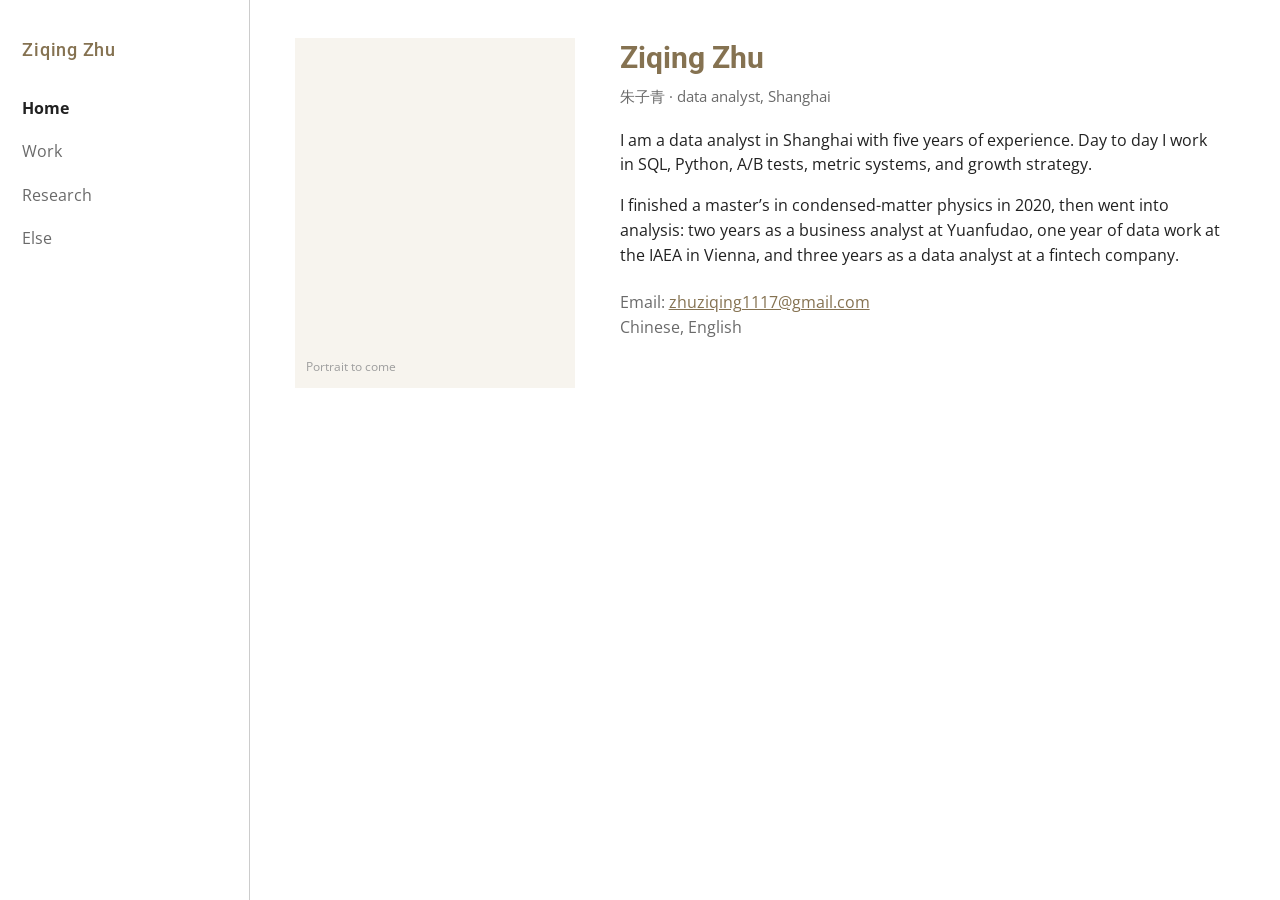
==== index.html @ 23becf90 "Publish a static personal site that opens locally without a preview server. Co-authored-by: Cursor <" ====
<!DOCTYPE html>
<html lang="en">
<head>
  <meta charset="utf-8" />
  <meta name="viewport" content="width=device-width, initial-scale=1" />
  <title>Ziqing Zhu</title>
  <meta name="description" content="Ziqing Zhu, data analyst in Shanghai. SQL, Python, experiments, metrics, growth." />
  <link rel="preconnect" href="https://fonts.googleapis.com" />
  <link rel="preconnect" href="https://fonts.gstatic.com" crossorigin />
  <link href="https://fonts.googleapis.com/css2?family=Open+Sans:ital,wght@0,400;0,700;1,400&family=Roboto:wght@400;500;700&display=swap" rel="stylesheet" />
  <link rel="stylesheet" href="styles.css?v=3" />
</head>
<body>
  <div class="page">
    <aside class="nav">
      <p class="brand">Ziqing Zhu</p>
      <nav aria-label="Primary">
        <ul>
          <li><a href="index.html" aria-current="page">Home</a></li>
          <li><a href="work.html">Work</a></li>
          <li><a href="research.html">Research</a></li>
          <li><a href="else.html">Else</a></li>
        </ul>
      </nav>
    </aside>
    <div class="main">
      <header class="hero">
        <div class="portrait" role="img" aria-label="Portrait placeholder">
          <span>Portrait to come</span>
        </div>
        <div>
          <h1>Ziqing Zhu</h1>
          <p class="aka">朱子青 · data analyst, Shanghai</p>
          <div class="lede">
            <p>I am a data analyst in Shanghai with five years of experience. Day to day I work in SQL, Python, A/B tests, metric systems, and growth strategy.</p>
            <p>I finished a master’s in condensed-matter physics in 2020, then went into analysis: two years as a business analyst at Yuanfudao, one year of data work at the IAEA in Vienna, and three years as a data analyst at a fintech company.</p>
          </div>
          <p class="contact">
            Email: <a href="mailto:zhuziqing1117@gmail.com">zhuziqing1117@gmail.com</a><br />
            Chinese, English
          </p>
        </div>
      </header>
    </div>
  </div>
</body>
</html>
---- styles.css ----
:root {
  --bg: #ffffff;
  --cream: #f7f4ee;
  --ink: #212121;
  --mute: #6a6a6a;
  --taupe: #857251;
  --line: #cccccc;
  --link: #857251;
}

* { box-sizing: border-box; }
html { scroll-behavior: smooth; }
body {
  margin: 0;
  min-height: 100vh;
  background: var(--bg);
  color: var(--ink);
  font-family: "Open Sans", "PingFang SC", "Hiragino Sans GB", sans-serif;
  font-size: 16px;
  font-weight: 400;
  line-height: 1.56;
  overflow-wrap: break-word;
}

a { color: var(--link); }
a:hover { color: #976b25; }
a:focus-visible { outline: 2px solid var(--taupe); outline-offset: 3px; }

.page {
  display: grid;
  grid-template-columns: 250px minmax(0, 1fr);
  min-height: 100vh;
}

.nav {
  padding: 2.4rem 1.4rem 3rem;
  border-right: 1px solid var(--line);
  background: var(--bg);
}
.brand {
  margin: 0 0 1.6rem;
  color: var(--taupe);
  font-family: Roboto, "PingFang SC", sans-serif;
  font-size: 1.15rem;
  font-weight: 500;
  letter-spacing: 0.04em;
  line-height: 1.35;
}
.nav ul {
  list-style: none;
  margin: 0;
  padding: 0;
}
.nav a {
  display: block;
  padding: 0.45rem 0;
  color: var(--mute);
  text-decoration: none;
}
.nav a:hover,
.nav a[aria-current="page"] {
  color: var(--ink);
  font-weight: 700;
}

.main {
  padding: 2.4rem 3.5rem 4rem 2.8rem;
  max-width: 72rem;
}

.hero {
  display: grid;
  grid-template-columns: minmax(14rem, 17.5rem) minmax(0, 1fr);
  gap: 1.8rem 2.8rem;
  align-items: start;
}

.portrait {
  position: relative;
  background: var(--cream);
  aspect-ratio: 4 / 5;
}
.portrait span {
  position: absolute;
  left: 0.7rem;
  bottom: 0.7rem;
  color: #9e9e9e;
  font-size: 0.75rem;
}

h1 {
  margin: 0 0 0.35rem;
  color: var(--taupe);
  font-family: Roboto, sans-serif;
  font-size: 1.85rem;
  font-weight: 700;
  letter-spacing: 0;
  line-height: 1.4;
}
.aka {
  margin: 0 0 1.15rem;
  color: var(--mute);
  font-size: 0.95rem;
}
.lede p { margin: 0 0 1rem; }
.contact {
  margin-top: 1.35rem;
  color: var(--mute);
}

h2 {
  margin: 0 0 0.3rem;
  color: var(--taupe);
  font-family: Roboto, sans-serif;
  font-size: 1.35rem;
  font-weight: 700;
  line-height: 1.5;
}
.section { margin: 0 0 2.4rem; }
.when {
  margin: 0 0 0.3rem;
  color: var(--taupe);
  font-size: 0.92rem;
}
.role { color: var(--mute); margin: 0 0 0.7rem; }
ul { padding-left: 1.15rem; }
li { margin: 0.25rem 0; }

.explain h3 {
  margin: 1.2rem 0 0.3rem;
  color: var(--taupe);
  font-family: Roboto, sans-serif;
  font-size: 1.05rem;
  font-weight: 700;
}
.explain p { margin: 0 0 0.8rem; }

.moments {
  display: grid;
  grid-template-columns: repeat(3, minmax(0, 1fr));
  gap: 0.75rem;
  margin: 1.1rem 0 2.2rem;
}
.moment {
  min-height: 10rem;
  padding: 0.7rem;
  background: var(--cream);
  color: var(--mute);
  font-size: 0.8rem;
}

footer {
  margin-top: 2.2rem;
  padding-top: 0.85rem;
  border-top: 1px solid var(--line);
  color: var(--mute);
  font-size: 0.82rem;
}

@media (max-width: 800px) {
  .page { grid-template-columns: 1fr; }
  .nav {
    border-right: 0;
    border-bottom: 1px solid var(--line);
    padding: 1.1rem 1.2rem;
  }
  .nav ul { display: flex; flex-wrap: wrap; gap: 0 1.1rem; }
  .main { padding: 1.3rem 1.2rem 3rem; }
  .hero, .moments { grid-template-columns: 1fr; }
  .portrait { max-width: 16rem; }
}

@media (prefers-reduced-motion: reduce) {
  html { scroll-behavior: auto; }
}
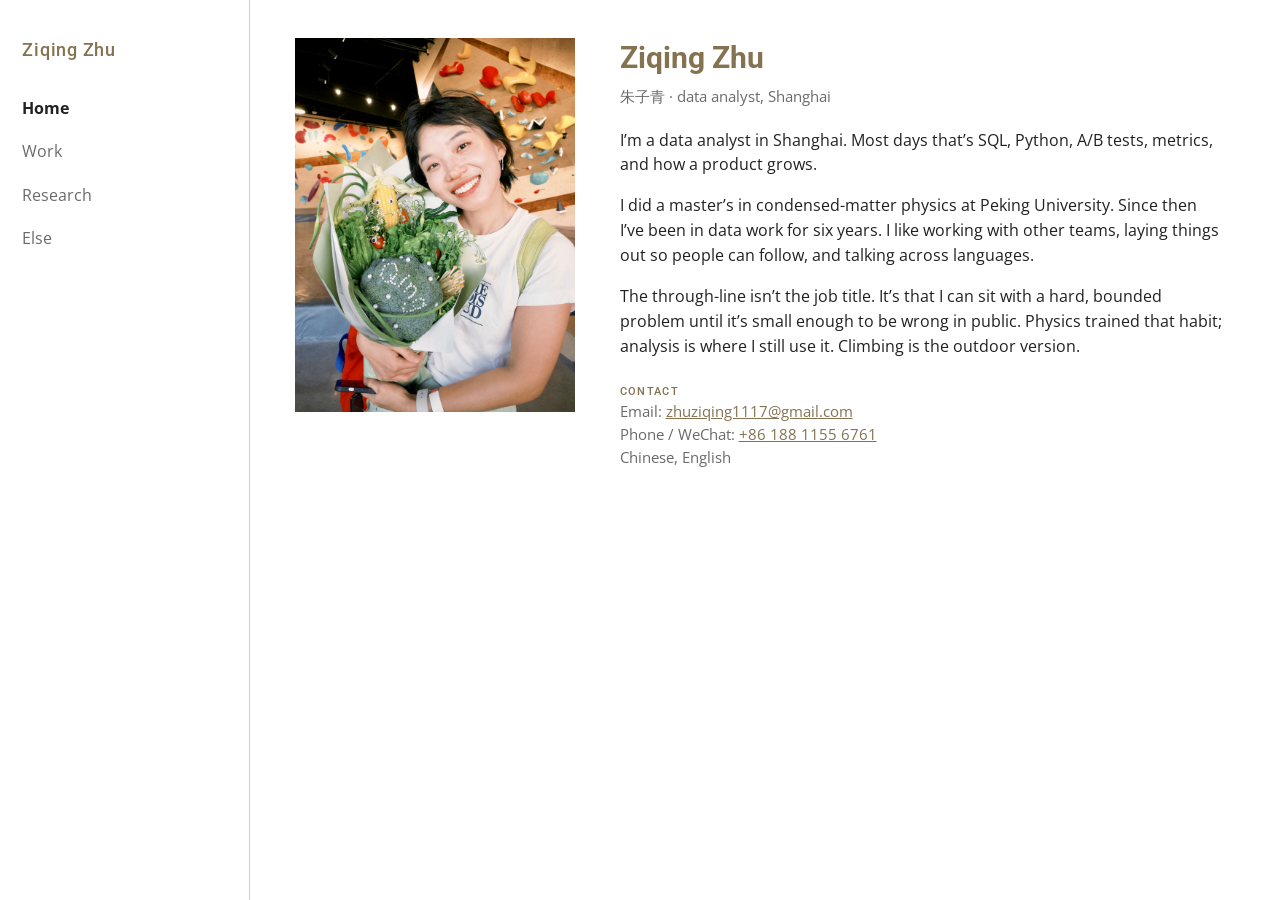
==== commit fe4d68e8: "Publish the English personal site with photos for a public URL. Co-authored-by: Cursor <cursoragent@" ====
--- a/index.html
+++ b/index.html
@@ -8,7 +8,7 @@
   <link rel="preconnect" href="https://fonts.googleapis.com" />
   <link rel="preconnect" href="https://fonts.gstatic.com" crossorigin />
   <link href="https://fonts.googleapis.com/css2?family=Open+Sans:ital,wght@0,400;0,700;1,400&family=Roboto:wght@400;500;700&display=swap" rel="stylesheet" />
-  <link rel="stylesheet" href="styles.css?v=3" />
+  <link rel="stylesheet" href="styles.css?v=14" />
 </head>
 <body>
   <div class="page">
@@ -25,20 +25,23 @@
     </aside>
     <div class="main">
       <header class="hero">
-        <div class="portrait" role="img" aria-label="Portrait placeholder">
-          <span>Portrait to come</span>
+        <div class="portrait">
+          <img src="portrait.jpg" alt="Ziqing Zhu at a climbing gym, holding a vegetable bouquet" />
         </div>
         <div>
           <h1>Ziqing Zhu</h1>
           <p class="aka">朱子青 · data analyst, Shanghai</p>
           <div class="lede">
-            <p>I am a data analyst in Shanghai with five years of experience. Day to day I work in SQL, Python, A/B tests, metric systems, and growth strategy.</p>
-            <p>I finished a master’s in condensed-matter physics in 2020, then went into analysis: two years as a business analyst at Yuanfudao, one year of data work at the IAEA in Vienna, and three years as a data analyst at a fintech company.</p>
+            <p>I’m a data analyst in Shanghai. Most days that’s SQL, Python, A/B tests, metrics, and how a product grows.</p>
+            <p>I did a master’s in condensed-matter physics at Peking University. Since then I’ve been in data work for six years. I like working with other teams, laying things out so people can follow, and talking across languages.</p>
+            <p>The through-line isn’t the job title. It’s that I can sit with a hard, bounded problem until it’s small enough to be wrong in public. Physics trained that habit; analysis is where I still use it. Climbing is the outdoor version.</p>
           </div>
-          <p class="contact">
-            Email: <a href="mailto:zhuziqing1117@gmail.com">zhuziqing1117@gmail.com</a><br />
-            Chinese, English
-          </p>
+          <div class="contact">
+            <p class="caption">Contact</p>
+            <p>Email: <a href="mailto:zhuziqing1117@gmail.com">zhuziqing1117@gmail.com</a></p>
+            <p>Phone / WeChat: <a href="tel:+8618811556761">+86 188 1155 6761</a></p>
+            <p>Chinese, English</p>
+          </div>
         </div>
       </header>
     </div>
--- a/styles.css
+++ b/styles.css
@@ -6,6 +6,7 @@
   --taupe: #857251;
   --line: #cccccc;
   --link: #857251;
+  --copy: 45.5rem;
 }
 
 * { box-sizing: border-box; }
@@ -78,14 +79,15 @@
 .portrait {
   position: relative;
   background: var(--cream);
-  aspect-ratio: 4 / 5;
-}
-.portrait span {
-  position: absolute;
-  left: 0.7rem;
-  bottom: 0.7rem;
-  color: #9e9e9e;
-  font-size: 0.75rem;
+  aspect-ratio: 3 / 4;
+  overflow: hidden;
+}
+.portrait img {
+  display: block;
+  width: 100%;
+  height: 100%;
+  object-fit: cover;
+  object-position: 50% 18%;
 }
 
 h1 {
@@ -102,11 +104,24 @@
   color: var(--mute);
   font-size: 0.95rem;
 }
+.lede { max-width: var(--copy); }
 .lede p { margin: 0 0 1rem; }
+.caption {
+  margin: 0 0 0.35rem;
+  color: var(--taupe);
+  font-family: Roboto, sans-serif;
+  font-size: 0.7rem;
+  font-weight: 500;
+  letter-spacing: 0.12em;
+  text-transform: uppercase;
+}
 .contact {
-  margin-top: 1.35rem;
-  color: var(--mute);
-}
+  margin-top: 1.5rem;
+  color: var(--mute);
+  font-size: 0.92rem;
+  line-height: 1.55;
+}
+.contact p { margin: 0; }
 
 h2 {
   margin: 0 0 0.3rem;
@@ -116,15 +131,48 @@
   font-weight: 700;
   line-height: 1.5;
 }
-.section { margin: 0 0 2.4rem; }
+.section { margin: 0 0 2.4rem; max-width: var(--copy); }
+.section h3 {
+  margin: 0.85rem 0 0.35rem;
+  color: var(--taupe);
+  font-family: Roboto, sans-serif;
+  font-size: 1.05rem;
+  font-weight: 700;
+}
+.section p { margin: 0 0 0.7rem; }
+.section .caption { margin: 0.85rem 0 0.25rem; }
+.section .caption:first-of-type { margin-top: 0.15rem; }
+.tags {
+  display: flex;
+  flex-wrap: wrap;
+  gap: 0.32rem;
+  margin: 0 0 0.75rem;
+}
+.tag {
+  display: inline-block;
+  padding: 0.08rem 0.42rem;
+  border: 1px solid var(--line);
+  color: var(--taupe);
+  font-family: Roboto, sans-serif;
+  font-size: 0.68rem;
+  font-weight: 500;
+  letter-spacing: 0.04em;
+  line-height: 1.4;
+}
 .when {
   margin: 0 0 0.3rem;
   color: var(--taupe);
   font-size: 0.92rem;
 }
-.role { color: var(--mute); margin: 0 0 0.7rem; }
+.role { color: var(--mute); margin: 0 0 0.45rem; }
 ul { padding-left: 1.15rem; }
+.section ul,
+.section ol { margin: 0.1rem 0 1.15rem; }
+.section ol { padding-left: 1.2rem; }
 li { margin: 0.25rem 0; }
+.section h2 { margin-top: 1.15rem; }
+.section .caption + h2 { margin-top: 0.15rem; }
+.section .when + h2 { margin-top: 0; }
 
 .explain h3 {
   margin: 1.2rem 0 0.3rem;
@@ -135,19 +183,60 @@
 }
 .explain p { margin: 0 0 0.8rem; }
 
-.moments {
+.papers {
+  list-style: none;
+  padding-left: 0;
+}
+.papers li { margin: 0 0 0.9rem; }
+
+.album {
   display: grid;
-  grid-template-columns: repeat(3, minmax(0, 1fr));
-  gap: 0.75rem;
-  margin: 1.1rem 0 2.2rem;
-}
-.moment {
-  min-height: 10rem;
-  padding: 0.7rem;
-  background: var(--cream);
-  color: var(--mute);
-  font-size: 0.8rem;
-}
+  grid-template-columns: repeat(2, minmax(0, 1fr));
+  gap: 1.1rem 0.9rem;
+  margin: 0.7rem 0 2.3rem;
+}
+.album figure,
+.family {
+  margin: 0;
+}
+.album img,
+.family img {
+  display: block;
+  width: 100%;
+  height: 15rem;
+  object-fit: cover;
+}
+.album .pin-faces {
+  object-position: center 78%;
+}
+.album-full img {
+  height: auto;
+  object-fit: contain;
+  background: var(--cream);
+}
+.album .wide { grid-column: 1 / -1; }
+.album .wide img {
+  height: auto;
+  max-height: 32rem;
+  object-fit: contain;
+  background: var(--cream);
+}
+.album figcaption,
+.family figcaption {
+  margin-top: 0.35rem;
+  color: var(--mute);
+  font-size: 0.82rem;
+}
+.family {
+  max-width: 22rem;
+  margin: 0 0 1rem;
+}
+.family img {
+  height: auto;
+  object-fit: contain;
+  background: var(--cream);
+}
+.person { max-width: var(--copy); }
 
 footer {
   margin-top: 2.2rem;
@@ -166,7 +255,7 @@
   }
   .nav ul { display: flex; flex-wrap: wrap; gap: 0 1.1rem; }
   .main { padding: 1.3rem 1.2rem 3rem; }
-  .hero, .moments { grid-template-columns: 1fr; }
+  .hero, .album { grid-template-columns: 1fr; }
   .portrait { max-width: 16rem; }
 }
 
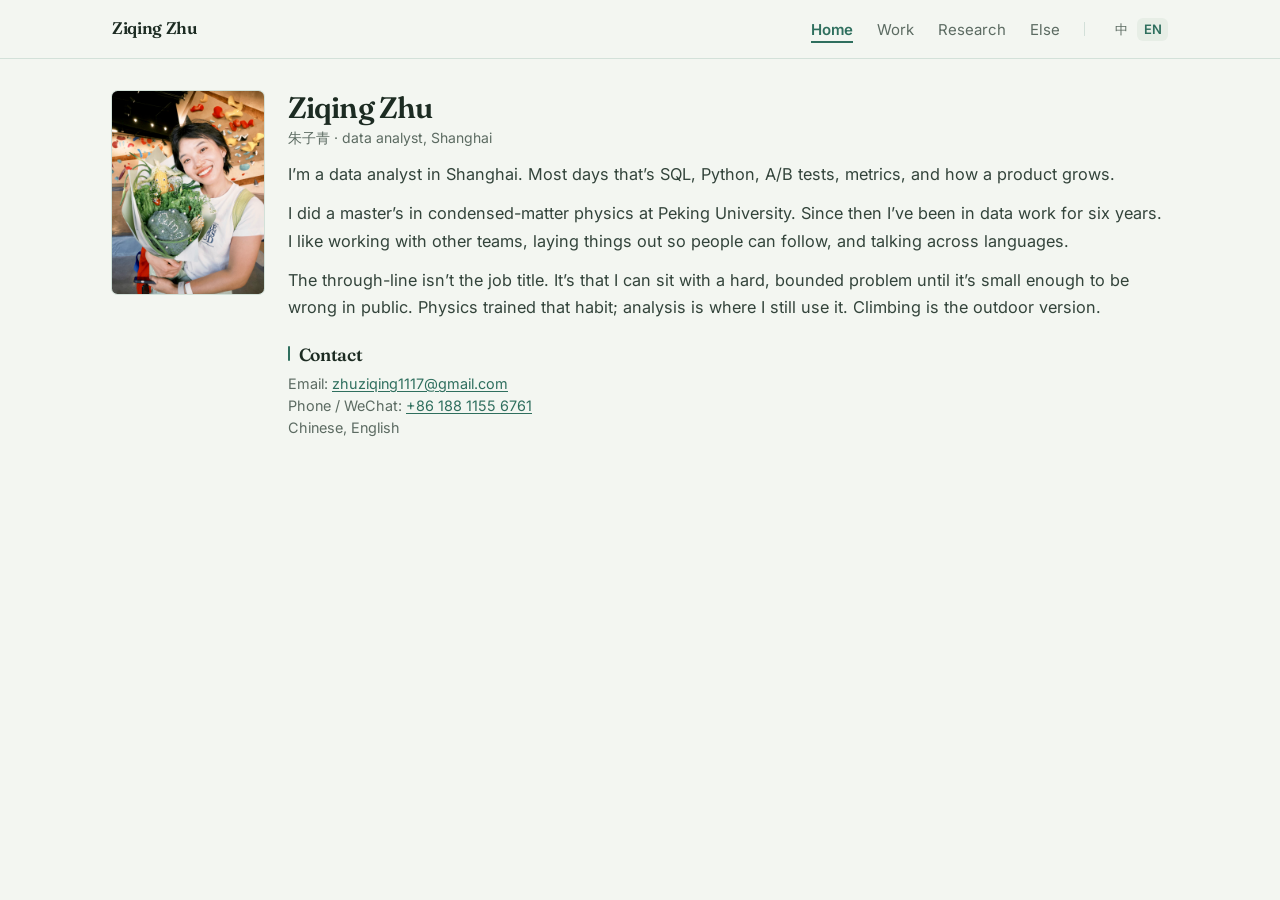
==== commit d415a435: "Restyle the public site around a shared timeline, bilingual Work and Research, and a refreshed Else " ====
--- a/index.html
+++ b/index.html
@@ -7,44 +7,72 @@
   <meta name="description" content="Ziqing Zhu, data analyst in Shanghai. SQL, Python, experiments, metrics, growth." />
   <link rel="preconnect" href="https://fonts.googleapis.com" />
   <link rel="preconnect" href="https://fonts.gstatic.com" crossorigin />
-  <link href="https://fonts.googleapis.com/css2?family=Open+Sans:ital,wght@0,400;0,700;1,400&family=Roboto:wght@400;500;700&display=swap" rel="stylesheet" />
-  <link rel="stylesheet" href="styles.css?v=14" />
+  <link href="https://fonts.googleapis.com/css2?family=Fraunces:opsz,wght@9..144,500;9..144,600;9..144,700&family=Inter:opsz,wght@14..32,100..900&display=swap" rel="stylesheet" />
+  <link rel="stylesheet" href="styles.css?v=40" />
 </head>
 <body>
   <div class="page">
-    <aside class="nav">
-      <p class="brand">Ziqing Zhu</p>
-      <nav aria-label="Primary">
-        <ul>
-          <li><a href="index.html" aria-current="page">Home</a></li>
-          <li><a href="work.html">Work</a></li>
-          <li><a href="research.html">Research</a></li>
-          <li><a href="else.html">Else</a></li>
-        </ul>
-      </nav>
-    </aside>
-    <div class="main">
-      <header class="hero">
-        <div class="portrait">
-          <img src="portrait.jpg" alt="Ziqing Zhu at a climbing gym, holding a vegetable bouquet" />
-        </div>
-        <div>
-          <h1>Ziqing Zhu</h1>
-          <p class="aka">朱子青 · data analyst, Shanghai</p>
-          <div class="lede">
-            <p>I’m a data analyst in Shanghai. Most days that’s SQL, Python, A/B tests, metrics, and how a product grows.</p>
-            <p>I did a master’s in condensed-matter physics at Peking University. Since then I’ve been in data work for six years. I like working with other teams, laying things out so people can follow, and talking across languages.</p>
-            <p>The through-line isn’t the job title. It’s that I can sit with a hard, bounded problem until it’s small enough to be wrong in public. Physics trained that habit; analysis is where I still use it. Climbing is the outdoor version.</p>
-          </div>
-          <div class="contact">
-            <p class="caption">Contact</p>
-            <p>Email: <a href="mailto:zhuziqing1117@gmail.com">zhuziqing1117@gmail.com</a></p>
-            <p>Phone / WeChat: <a href="tel:+8618811556761">+86 188 1155 6761</a></p>
-            <p>Chinese, English</p>
+    <header class="site-head">
+      <div class="site-head-inner">
+        <a class="brand" href="index.html">Ziqing Zhu</a>
+        <div class="site-tools">
+          <nav aria-label="Primary">
+            <ul>
+              <li><a href="index.html" aria-current="page">Home</a></li>
+              <li><a href="work.html">Work</a></li>
+              <li><a href="research.html">Research</a></li>
+              <li><a href="else.html">Else</a></li>
+            </ul>
+          </nav>
+          <div class="nav-rule" aria-hidden="true"></div>
+          <div class="lang-switch" role="group" aria-label="Language">
+            <button type="button" data-set-lang="zh" aria-pressed="false">中</button>
+            <button type="button" data-set-lang="en" aria-pressed="true">EN</button>
           </div>
         </div>
-      </header>
-    </div>
+      </div>
+    </header>
+    <main class="main">
+      <div class="content">
+        <header class="hero">
+          <div class="portrait">
+            <img src="portrait.jpg" alt="Ziqing Zhu at a climbing gym, holding a vegetable bouquet" />
+          </div>
+          <div>
+            <h1>Ziqing Zhu</h1>
+            <p class="aka">朱子青 · data analyst, Shanghai</p>
+            <div class="lede">
+              <p>I’m a data analyst in Shanghai. Most days that’s SQL, Python, A/B tests, metrics, and how a product grows.</p>
+              <p>I did a master’s in condensed-matter physics at Peking University. Since then I’ve been in data work for six years. I like working with other teams, laying things out so people can follow, and talking across languages.</p>
+              <p>The through-line isn’t the job title. It’s that I can sit with a hard, bounded problem until it’s small enough to be wrong in public. Physics trained that habit; analysis is where I still use it. Climbing is the outdoor version.</p>
+            </div>
+            <div class="contact">
+              <h2 class="section-title">Contact</h2>
+              <p>Email: <a href="mailto:zhuziqing1117@gmail.com">zhuziqing1117@gmail.com</a></p>
+              <p>Phone / WeChat: <a href="tel:+8618811556761">+86 188 1155 6761</a></p>
+              <p>Chinese, English</p>
+            </div>
+          </div>
+        </header>
+      </div>
+    </main>
   </div>
+  <script>
+    (function () {
+      var saved = localStorage.getItem("ziqing-lang") || "en";
+      function setLang(lang) {
+        document.documentElement.lang = lang === "zh" ? "zh-Hans" : "en";
+        document.querySelectorAll("[data-set-lang]").forEach(function (btn) {
+          btn.setAttribute("aria-pressed", String(btn.getAttribute("data-set-lang") === lang));
+        });
+        localStorage.setItem("ziqing-lang", lang);
+      }
+      setLang(saved);
+      document.querySelector(".lang-switch").addEventListener("click", function (e) {
+        var btn = e.target.closest("[data-set-lang]");
+        if (btn) setLang(btn.getAttribute("data-set-lang"));
+      });
+    })();
+  </script>
 </body>
 </html>
--- a/styles.css
+++ b/styles.css
@@ -1,86 +1,475 @@
 :root {
-  --bg: #ffffff;
-  --cream: #f7f4ee;
-  --ink: #212121;
-  --mute: #6a6a6a;
-  --taupe: #857251;
-  --line: #cccccc;
-  --link: #857251;
-  --copy: 45.5rem;
+  --bg: #f3f6f1;
+  --ink: #1c2b22;
+  --qing: #2f6f5e;
+  --leaf: #7ca982;
+  --gold: #c9a227;
+  --muted: #5c6b62;
+  --role: #3d5248;
+  --line: rgba(47, 111, 94, 0.16);
+  --link: #2f6f5e;
+  --kicker: #6b7d72;
+  --hover: rgba(47, 111, 94, 0.06);
+  --content: 72rem;
+  --note: #4e6056;
+  --cite: #3d5248;
+  --prose: #33443b;
+  --radius: 0.5rem;
+  --cream: #e7eee6;
+  --paper: #fbf9f2;
+  --display: Fraunces, "Iowan Old Style", "Palatino Linotype", Palatino, "Songti SC", "Noto Serif SC", serif;
+  --sans: Inter, -apple-system, BlinkMacSystemFont, "Segoe UI", Roboto, "PingFang SC", "Microsoft YaHei", "Source Han Sans SC", "Noto Sans CJK SC", sans-serif;
 }
 
 * { box-sizing: border-box; }
-html { scroll-behavior: smooth; }
+[hidden] { display: none !important; }
+html { scroll-behavior: smooth; color-scheme: light; }
 body {
   margin: 0;
   min-height: 100vh;
   background: var(--bg);
   color: var(--ink);
-  font-family: "Open Sans", "PingFang SC", "Hiragino Sans GB", sans-serif;
-  font-size: 16px;
+  font-family: var(--sans);
+  font-size: 15px;
   font-weight: 400;
-  line-height: 1.56;
+  line-height: 1.55;
   overflow-wrap: break-word;
 }
 
-a { color: var(--link); }
-a:hover { color: #976b25; }
-a:focus-visible { outline: 2px solid var(--taupe); outline-offset: 3px; }
+a { color: var(--link); text-decoration: underline; text-underline-offset: 0.15em; text-decoration-thickness: 1px; }
+a:hover { color: var(--ink); }
+a:focus-visible { outline: 2px solid var(--qing); outline-offset: 3px; }
 
 .page {
+  min-height: 100vh;
+}
+.site-head {
+  border-bottom: 1px solid var(--line);
+  background: var(--bg);
+}
+.site-head-inner {
+  display: flex;
+  align-items: center;
+  justify-content: space-between;
+  gap: 1.5rem;
+  width: 100%;
+  max-width: var(--content);
+  margin: 0 auto;
+  padding: 0.95rem 3rem;
+}
+.brand {
+  margin: 0;
+  color: var(--ink);
+  font-family: var(--display);
+  font-size: 1.05rem;
+  font-weight: 600;
+  letter-spacing: -0.02em;
+  line-height: 1.3;
+  text-decoration: none;
+}
+.brand:hover { color: var(--qing); }
+.site-tools {
+  display: flex;
+  align-items: center;
+  gap: 1.5rem;
+  flex-shrink: 0;
+}
+.site-head nav ul {
+  display: flex;
+  align-items: center;
+  gap: 1.5rem;
+  list-style: none;
+  margin: 0;
+  padding: 0;
+}
+.site-head nav a {
+  display: inline-block;
+  padding: 0.15rem 0;
+  color: var(--muted);
+  font-weight: 400;
+  text-decoration: none;
+  transition: color 180ms ease;
+}
+.site-head nav a:hover { color: var(--ink); }
+.site-head nav a[aria-current="page"] {
+  color: var(--qing);
+  font-weight: 600;
+  box-shadow: inset 0 -2px 0 var(--qing);
+}
+.nav-rule {
+  width: 1px;
+  height: 0.85rem;
+  background: var(--line);
+  flex-shrink: 0;
+}
+
+.main {
+  padding: 2rem 0 4rem;
+}
+.content {
+  width: 100%;
+  max-width: var(--content);
+  margin-left: auto;
+  margin-right: auto;
+  padding: 0 3rem;
+}
+
+.page-head {
+  display: flex;
+  align-items: baseline;
+  justify-content: space-between;
+  gap: 1rem;
+  margin: 0 0 1.25rem;
+}
+.page-title {
+  margin: 0;
+  color: var(--ink);
+  font-family: var(--display);
+  font-size: 1.85rem;
+  font-weight: 600;
+  letter-spacing: -0.03em;
+  line-height: 1.15;
+}
+
+.lang-switch {
+  display: flex;
+  gap: 0.15rem;
+  flex-shrink: 0;
+}
+.lang-switch button {
+  margin: 0;
+  padding: 0.1rem 0.4rem;
+  border: 0;
+  border-radius: 0.375rem;
+  background: none;
+  color: var(--muted);
+  font: inherit;
+  font-size: 0.8125rem;
+  font-weight: 400;
+  cursor: pointer;
+}
+.lang-switch button[aria-pressed="true"] {
+  background: var(--cream);
+  color: var(--qing);
+  font-weight: 600;
+}
+
+.chapter { margin: 0 0 3rem; }
+.chapter:last-child { margin-bottom: 0; }
+.chapter .section-title { margin-bottom: 0.7rem; }
+.chapter-copy {
+  max-width: none;
+  margin: 0 0 1.15rem;
+}
+.chapter-copy p {
+  margin: 0 0 0.7rem;
+  color: var(--prose);
+  font-size: 1.05rem;
+  line-height: 1.75;
+}
+.chapter-copy p:last-child { margin-bottom: 0; }
+.chapter-lead {
   display: grid;
-  grid-template-columns: 250px minmax(0, 1fr);
-  min-height: 100vh;
-}
-
-.nav {
-  padding: 2.4rem 1.4rem 3rem;
-  border-right: 1px solid var(--line);
-  background: var(--bg);
-}
-.brand {
-  margin: 0 0 1.6rem;
-  color: var(--taupe);
-  font-family: Roboto, "PingFang SC", sans-serif;
-  font-size: 1.15rem;
-  font-weight: 500;
-  letter-spacing: 0.04em;
+  grid-template-columns: minmax(0, 1fr) 15rem;
+  justify-content: start;
+  gap: 1.5rem 2rem;
+  align-items: start;
+  margin-bottom: 0.35rem;
+}
+.chapter-lead .chapter-copy { margin-bottom: 0; }
+
+.sky {
+  display: grid;
+  grid-template-columns: repeat(4, minmax(0, 1fr));
+  gap: 1rem 0.9rem;
+  align-items: start;
+}
+.sky-climb {
+  grid-template-columns: repeat(4, minmax(0, 1fr));
+  max-width: none;
+}
+.polaroid {
+  position: relative;
+  margin: 0;
+  padding: 0.42rem 0.42rem 0.6rem;
+  background: var(--paper);
+  border-radius: 0.15rem;
+  box-shadow: 0 1px 2px rgba(28, 43, 34, 0.06);
+  transition: transform 180ms ease, box-shadow 180ms ease;
+}
+.polaroid::after {
+  content: "";
+  position: absolute;
+  top: 0.32rem;
+  right: 0.38rem;
+  width: 0.42rem;
+  height: 0.7rem;
+  background: var(--leaf);
+  opacity: 0.4;
+  border-radius: 80% 0 80% 0;
+  transform: rotate(-28deg);
+  pointer-events: none;
+}
+.polaroid img {
+  display: block;
+  width: 100%;
+  height: 8.2rem;
+  object-fit: cover;
+  border-radius: 0.1rem;
+}
+.polaroid .pin-faces { object-position: center 78%; }
+.sky-climb .polaroid img.pin-face { object-position: center 28%; }
+.sky-climb .polaroid img.pin-lower { object-position: center 88%; }
+.polaroid.tall img {
+  height: auto;
+  max-height: 16rem;
+  object-fit: contain;
+  background: #eef3ea;
+}
+.sky-climb .polaroid img {
+  height: auto;
+  aspect-ratio: 2 / 3;
+  max-height: none;
+  object-fit: cover;
+}
+.polaroid figcaption {
+  margin-top: 0.4rem;
+  color: var(--muted);
+  font-size: 0.75rem;
+  font-style: italic;
+  letter-spacing: 0.01em;
   line-height: 1.35;
-}
-.nav ul {
+  text-align: center;
+}
+.polaroid:hover,
+.sky .polaroid:hover {
+  transform: translateY(-3px);
+  box-shadow:
+    0 10px 22px rgba(28, 43, 34, 0.08),
+    0 0 0 1px rgba(201, 162, 39, 0.38);
+}
+
+.album {
+  display: grid;
+  grid-template-columns: repeat(2, minmax(0, 1fr));
+  gap: 1.1rem 0.9rem;
+  margin: 0.7rem 0 1.5rem;
+}
+.album figure,
+.family { margin: 0; }
+.album img,
+.family img {
+  display: block;
+  width: 100%;
+  height: 15rem;
+  object-fit: cover;
+  border-radius: 0.5rem;
+}
+.album .pin-faces { object-position: center 78%; }
+.album-full img {
+  height: auto;
+  object-fit: contain;
+  background: var(--cream);
+}
+.album figcaption,
+.family figcaption {
+  margin-top: 0.35rem;
+  color: var(--muted);
+  font-size: 0.82rem;
+}
+.family {
+  max-width: 22rem;
+  margin: 0 0 1rem;
+}
+.family img {
+  height: auto;
+  object-fit: contain;
+}
+
+.overview {
+  margin: 0 0 2.15rem;
+  max-width: none;
+  color: var(--prose);
+  font-size: 1.05rem;
+  line-height: 1.75;
+}
+.kicker {
+  display: block;
+  margin: 0 0 0.3rem;
+  color: var(--qing);
+  font-size: 0.72rem;
+  font-weight: 600;
+  letter-spacing: 0.08em;
+  text-transform: none;
+}
+.section-title {
+  display: flex;
+  align-items: baseline;
+  gap: 0.55rem;
+  margin: 0 0 0.75rem;
+  color: var(--ink);
+  font-family: var(--display);
+  font-size: 1.2rem;
+  font-weight: 600;
+  letter-spacing: -0.02em;
+  line-height: 1.25;
+}
+.section-title::before {
+  content: "";
+  flex-shrink: 0;
+  width: 2px;
+  height: 0.85em;
+  margin-top: 0.12em;
+  background: var(--qing);
+  border-radius: 1px;
+}
+.group > .section-title { margin-bottom: 0.85rem; }
+
+.group { margin: 0 0 2.25rem; }
+.group:last-child { margin-bottom: 0; }
+
+.flow {
+  display: flex;
+  flex-direction: column;
+  gap: 0.35rem;
+}
+.flow-section {
+  display: flex;
+  flex-direction: column;
+  gap: 1.5rem;
+}
+
+.entry {
+  padding: 0.7rem 0.75rem;
+  margin-left: -0.75rem;
+  margin-right: -0.75rem;
+  border-radius: 0.5rem;
+  transition: background-color 150ms ease;
+}
+.entry:hover {
+  background: var(--hover);
+}
+.entry-head {
+  display: flex;
+  align-items: baseline;
+  justify-content: space-between;
+  gap: 0.75rem;
+}
+.entry-title {
+  margin: 0;
+  color: var(--ink);
+  font-size: 1.05rem;
+  font-weight: 600;
+  letter-spacing: -0.02em;
+  line-height: 1.3;
+}
+.entry-role {
+  margin: 0.1rem 0 0;
+  color: var(--role);
+  font-size: 0.875rem;
+  font-weight: 400;
+  line-height: 1.4;
+}
+.entry-role .where {
+  color: var(--muted);
+}
+.entry-date {
+  margin: 0;
+  color: var(--leaf);
+  font-size: 0.8rem;
+  font-weight: 400;
+  letter-spacing: 0.01em;
+  white-space: normal;
+  text-align: left;
+  line-height: 1.4;
+  font-variant-numeric: tabular-nums;
+  font-feature-settings: "tnum" 1;
+}
+.entry-sub {
+  margin: 0.55rem 0 0.2rem;
+  color: var(--ink);
+  font-size: 0.9rem;
+  font-weight: 600;
+  letter-spacing: -0.015em;
+  line-height: 1.35;
+}
+.entry-body {
+  display: flex;
+  flex-direction: column;
+  gap: 0.45rem;
+  margin-top: 0.4rem;
+}
+.entry-body > .entry-sub:first-child { margin-top: 0; }
+.entry-note {
+  margin: 0.2rem 0 0;
+  color: var(--muted);
+  font-size: 0.875rem;
+  line-height: 1.65;
+}
+
+.block { margin: 0; }
+.block p { margin: 0; }
+.block ul,
+.block ol {
+  margin: 0;
+  padding-left: 1.05rem;
+}
+.block li { margin: 0.12rem 0; }
+.num {
+  font-variant-numeric: tabular-nums;
+  font-feature-settings: "tnum" 1;
+}
+
+.split {
+  display: grid;
+  grid-template-columns: 1fr 1fr;
+  gap: 0.45rem 1.25rem;
+  align-items: start;
+}
+
+.highlight {
+  margin: 0.35rem 0 0;
+  padding: 0;
+  border: 0;
+}
+.highlight summary {
+  cursor: pointer;
+  color: var(--ink);
+  font-size: 0.875rem;
+  font-weight: 600;
   list-style: none;
-  margin: 0;
-  padding: 0;
-}
-.nav a {
-  display: block;
-  padding: 0.45rem 0;
-  color: var(--mute);
-  text-decoration: none;
-}
-.nav a:hover,
-.nav a[aria-current="page"] {
-  color: var(--ink);
-  font-weight: 700;
-}
-
-.main {
-  padding: 2.4rem 3.5rem 4rem 2.8rem;
-  max-width: 72rem;
-}
+}
+.highlight summary::-webkit-details-marker { display: none; }
+.highlight summary::before {
+  content: "+ ";
+  color: var(--muted);
+  font-weight: 400;
+}
+.highlight[open] summary::before { content: "– "; }
+.highlight ul {
+  margin: 0.3rem 0 0;
+  padding-left: 1.05rem;
+}
+.highlight li { margin: 0.12rem 0; }
 
 .hero {
   display: grid;
-  grid-template-columns: minmax(14rem, 17.5rem) minmax(0, 1fr);
-  gap: 1.8rem 2.8rem;
+  grid-template-columns: 9.5rem minmax(0, 1fr);
+  gap: 0.35rem 1.5rem;
   align-items: start;
 }
-
+.hero-copy {
+  display: flex;
+  flex-direction: column;
+  gap: 0.7rem;
+}
 .portrait {
   position: relative;
   background: var(--cream);
   aspect-ratio: 3 / 4;
   overflow: hidden;
+  border-radius: 0.35rem;
+  box-shadow: 0 0 0 1px var(--line);
 }
 .portrait img {
   display: block;
@@ -91,174 +480,389 @@
 }
 
 h1 {
-  margin: 0 0 0.35rem;
-  color: var(--taupe);
-  font-family: Roboto, sans-serif;
+  margin: 0;
+  color: var(--ink);
+  font-family: var(--display);
   font-size: 1.85rem;
-  font-weight: 700;
-  letter-spacing: 0;
+  font-weight: 600;
+  letter-spacing: -0.03em;
+  line-height: 1.15;
+}
+.aka {
+  margin: 0.15rem 0 0;
+  color: var(--muted);
+  font-size: 0.875rem;
   line-height: 1.4;
 }
-.aka {
-  margin: 0 0 1.15rem;
-  color: var(--mute);
-  font-size: 0.95rem;
-}
-.lede { max-width: var(--copy); }
-.lede p { margin: 0 0 1rem; }
-.caption {
-  margin: 0 0 0.35rem;
-  color: var(--taupe);
-  font-family: Roboto, sans-serif;
-  font-size: 0.7rem;
-  font-weight: 500;
-  letter-spacing: 0.12em;
-  text-transform: uppercase;
+.lede {
+  display: flex;
+  flex-direction: column;
+  gap: 0.7rem;
+  margin-top: 0.85rem;
+}
+.lede p {
+  margin: 0;
+  color: var(--prose);
+  font-size: 1.02rem;
+  line-height: 1.7;
 }
 .contact {
-  margin-top: 1.5rem;
-  color: var(--mute);
-  font-size: 0.92rem;
+  margin-top: 1.35rem;
+  color: var(--muted);
+  font-size: 0.9rem;
   line-height: 1.55;
 }
+.contact .section-title { margin-bottom: 0.45rem; font-size: 1.1rem; }
 .contact p { margin: 0; }
 
 h2 {
-  margin: 0 0 0.3rem;
-  color: var(--taupe);
-  font-family: Roboto, sans-serif;
-  font-size: 1.35rem;
-  font-weight: 700;
-  line-height: 1.5;
-}
-.section { margin: 0 0 2.4rem; max-width: var(--copy); }
-.section h3 {
-  margin: 0.85rem 0 0.35rem;
-  color: var(--taupe);
-  font-family: Roboto, sans-serif;
+  margin: 0 0 0.25rem;
+  color: var(--ink);
   font-size: 1.05rem;
-  font-weight: 700;
-}
-.section p { margin: 0 0 0.7rem; }
-.section .caption { margin: 0.85rem 0 0.25rem; }
-.section .caption:first-of-type { margin-top: 0.15rem; }
-.tags {
-  display: flex;
-  flex-wrap: wrap;
-  gap: 0.32rem;
-  margin: 0 0 0.75rem;
-}
-.tag {
-  display: inline-block;
-  padding: 0.08rem 0.42rem;
-  border: 1px solid var(--line);
-  color: var(--taupe);
-  font-family: Roboto, sans-serif;
-  font-size: 0.68rem;
-  font-weight: 500;
-  letter-spacing: 0.04em;
-  line-height: 1.4;
-}
-.when {
-  margin: 0 0 0.3rem;
-  color: var(--taupe);
-  font-size: 0.92rem;
-}
-.role { color: var(--mute); margin: 0 0 0.45rem; }
-ul { padding-left: 1.15rem; }
-.section ul,
-.section ol { margin: 0.1rem 0 1.15rem; }
-.section ol { padding-left: 1.2rem; }
-li { margin: 0.25rem 0; }
-.section h2 { margin-top: 1.15rem; }
-.section .caption + h2 { margin-top: 0.15rem; }
-.section .when + h2 { margin-top: 0; }
-
-.explain h3 {
-  margin: 1.2rem 0 0.3rem;
-  color: var(--taupe);
-  font-family: Roboto, sans-serif;
-  font-size: 1.05rem;
-  font-weight: 700;
-}
-.explain p { margin: 0 0 0.8rem; }
+  font-weight: 600;
+  letter-spacing: -0.02em;
+  line-height: 1.35;
+}
+.section { margin: 0 0 1.5rem; }
+.section p { margin: 0 0 0.45rem; }
 
 .papers {
   list-style: none;
-  padding-left: 0;
-}
-.papers li { margin: 0 0 0.9rem; }
-
-.album {
+  padding: 0;
+  margin: 0;
+  display: flex;
+  flex-direction: column;
+  gap: 0.1rem;
+}
+.papers li {
+  padding: 0.45rem 0.75rem;
+  margin-left: -0.75rem;
+  margin-right: -0.75rem;
+  border-radius: 0.5rem;
+  color: var(--ink);
+  font-size: 0.9rem;
+  line-height: 1.45;
+  transition: background-color 150ms ease;
+}
+.papers li:hover { background: var(--hover); }
+.paper-note {
+  color: var(--muted);
+  font-size: 0.8rem;
+}
+
+.deck .page-head { margin-bottom: 1.15rem; }
+.deck .overview { margin: 0 0 2.15rem; }
+.deck .kicker { margin-bottom: 0.28rem; }
+
+.jobs,
+.tracks,
+.jobs-pair,
+.project-grid,
+.board {
   display: grid;
-  grid-template-columns: repeat(2, minmax(0, 1fr));
-  gap: 1.1rem 0.9rem;
-  margin: 0.7rem 0 2.3rem;
-}
-.album figure,
-.family {
-  margin: 0;
-}
-.album img,
-.family img {
-  display: block;
-  width: 100%;
-  height: 15rem;
-  object-fit: cover;
-}
-.album .pin-faces {
-  object-position: center 78%;
-}
-.album-full img {
-  height: auto;
-  object-fit: contain;
-  background: var(--cream);
-}
-.album .wide { grid-column: 1 / -1; }
-.album .wide img {
-  height: auto;
-  max-height: 32rem;
-  object-fit: contain;
-  background: var(--cream);
-}
-.album figcaption,
-.family figcaption {
-  margin-top: 0.35rem;
-  color: var(--mute);
-  font-size: 0.82rem;
-}
-.family {
-  max-width: 22rem;
-  margin: 0 0 1rem;
-}
-.family img {
-  height: auto;
-  object-fit: contain;
-  background: var(--cream);
-}
-.person { max-width: var(--copy); }
-
-footer {
-  margin-top: 2.2rem;
-  padding-top: 0.85rem;
+  align-items: start;
+  gap: 1.5rem;
+}
+.jobs { grid-template-columns: 1fr; gap: 1.5rem; }
+.tracks,
+.jobs-pair { grid-template-columns: 1fr 1fr; gap: 1.5rem 2rem; }
+.board { grid-template-columns: 1fr; }
+.project-grid { grid-template-columns: 1fr; gap: 0; }
+
+.job,
+.project,
+.track {
+  min-width: 0;
+  margin: 0;
+  padding: 0;
+  background: none;
+  border: 0;
+}
+.job {
+  padding-top: 1.25rem;
   border-top: 1px solid var(--line);
-  color: var(--mute);
-  font-size: 0.82rem;
-}
+}
+.jobs > .job:first-child { padding-top: 0; border-top: 0; }
+
+.job > .entry-head,
+.project > .entry-head { margin-bottom: 0.15rem; }
+.entry-sub { margin: 0 0 0.45rem; }
+.tracks { margin-top: 0.85rem; }
+
+.scope { margin: 0 0 0.7rem; }
+.scope p,
+.track p {
+  margin: 0;
+  font-size: 0.875rem;
+  line-height: 1.65;
+}
+.scope > p:not(.kicker) {
+  color: var(--note);
+  font-size: 0.875rem;
+  font-style: italic;
+  line-height: 1.7;
+}
+.track .scope > p:not(.kicker),
+.project > .scope > p:not(.kicker) {
+  color: var(--ink);
+  font-style: normal;
+  line-height: 1.65;
+}
+.scope .kicker,
+.board .kicker,
+.block .kicker,
+.track .kicker {
+  margin-bottom: 0.2rem;
+  color: var(--qing);
+  font-size: 0.72rem;
+  font-weight: 600;
+  font-style: normal;
+  letter-spacing: 0.08em;
+  line-height: 1.35;
+}
+
+.track .block + .block,
+.project .block { margin-top: 0.45rem; }
+.tracks .track {
+  min-width: 0;
+  padding: 0;
+  border: 0;
+}
+.tracks .track:not(:first-child) {
+  padding-left: 1.5rem;
+  border-left: 1px solid var(--line);
+}
+.jobs-pair {
+  margin-top: 1.6rem;
+  padding-top: 1.6rem;
+  border-top: 1px solid var(--line);
+}
+.jobs-pair .project {
+  padding-top: 0;
+  border-top: 0;
+}
+.jobs-pair .project:not(:first-child) {
+  padding-left: 1.5rem;
+  border-left: 1px solid var(--line);
+}
+.board .block { min-width: 0; }
+.project ul,
+.track ul {
+  margin: 0;
+  padding-left: 1.1rem;
+  font-size: 0.875rem;
+  line-height: 1.65;
+}
+.board li,
+.track li,
+.project li { margin: 0.28rem 0; }
+
+.project .entry-role { margin: 0 0 0.55rem; }
+
+.split-top {
+  display: grid;
+  grid-template-columns: minmax(0, 1.1fr) minmax(0, 1fr);
+  gap: 1.5rem 2rem;
+  align-items: start;
+  margin: 0 0 1.5rem;
+  padding-bottom: 1.25rem;
+  border-bottom: 1px solid var(--line);
+}
+.split-top .group { margin: 0; }
+.edu-grid {
+  display: grid;
+  grid-template-columns: 1fr;
+  gap: 0;
+}
+.edu-grid .school:not(:first-child) {
+  padding-top: 1.15rem;
+  border-top: 1px solid var(--line);
+}
+.school { margin: 0; padding: 0; }
+.school .entry-title { font-size: 1rem; }
+.school .entry-note { margin-top: 0.15rem; }
+
+.project-grid {
+  margin-top: 0.15rem;
+}
+.project,
+.school {
+  display: grid;
+  grid-template-columns: 9.75rem minmax(0, 1fr);
+  column-gap: 1.35rem;
+  align-items: start;
+  position: relative;
+}
+.project {
+  padding: 1.6rem 0 0;
+  border-top: 1px solid var(--line);
+}
+.project-grid > .project:first-child {
+  padding-top: 0;
+  border-top: 0;
+}
+.project > .entry-head,
+.school > .entry-head {
+  display: contents;
+}
+.project > .entry-head > .entry-date,
+.school > .entry-head > .entry-date {
+  grid-column: 1;
+  grid-row: 1;
+  padding-top: 0.18rem;
+}
+.project > .entry-head > .entry-title,
+.school > .entry-head > .entry-title {
+  grid-column: 2;
+  grid-row: 1;
+  min-width: 0;
+}
+.project > :not(.entry-head),
+.school > :not(.entry-head) {
+  grid-column: 2;
+}
+.project::before,
+.school::before {
+  content: "";
+  position: absolute;
+  left: calc(9.75rem + 0.6rem);
+  top: 0.45rem;
+  bottom: 0.15rem;
+  width: 1px;
+  background: var(--line);
+}
+.project-grid > .project:first-child::before {
+  top: 0.45rem;
+}
+.project .entry-title {
+  font-size: 1.05rem;
+  font-weight: 600;
+  line-height: 1.3;
+}
+.project .entry-role {
+  margin: 0.1rem 0 0.55rem;
+  color: var(--role);
+}
+.project .scope { margin: 0; }
+.project .block { margin-top: 0; }
+.project > .featured {
+  margin-top: 1.15rem;
+  padding-top: 1rem;
+  border-top: 1px solid var(--line);
+}
+.project > .featured ul {
+  margin: 0;
+}
+.project .board {
+  grid-template-columns: minmax(0, 1fr) minmax(0, 1.15fr);
+  gap: 1.25rem 2rem;
+  align-items: start;
+  margin-top: 0.15rem;
+}
+.project .board .block {
+  padding-left: 1.5rem;
+  border-left: 1px solid var(--line);
+}
+
+.pubs {
+  margin-top: 2rem;
+  padding-top: 1.4rem;
+  border-top: 1px solid var(--line);
+}
+.pubs .section-title { margin-bottom: 0.7rem; }
+.pubs ul {
+  list-style: none;
+  margin: 0;
+  padding: 0;
+}
+.pubs li {
+  margin: 0;
+  padding: 0.22rem 0 0.22rem 1.1em;
+  color: var(--cite);
+  font-size: 0.8125rem;
+  line-height: 1.55;
+  text-indent: -1.1em;
+}
+.pubs a { color: inherit; }
+.pubs .paper-note { font-size: 0.75rem; }
+
+.papers-compact li {
+  padding: 0.3rem 0;
+  margin: 0;
+  font-size: 0.84rem;
+  line-height: 1.4;
+}
+.papers-compact li:hover { background: none; }
 
 @media (max-width: 800px) {
-  .page { grid-template-columns: 1fr; }
-  .nav {
-    border-right: 0;
-    border-bottom: 1px solid var(--line);
-    padding: 1.1rem 1.2rem;
+  .site-head-inner,
+  .content { padding-left: 1.5rem; padding-right: 1.5rem; }
+  .site-head-inner { flex-wrap: wrap; gap: 0.75rem 1rem; padding-top: 0.85rem; padding-bottom: 0.85rem; }
+  .site-tools { width: 100%; justify-content: flex-start; gap: 1rem; }
+  .site-head nav ul { flex-wrap: wrap; gap: 0.85rem 1.15rem; }
+  .main { padding: 1.35rem 0 2.75rem; }
+  .hero { grid-template-columns: 1fr; }
+  .portrait { max-width: 11rem; }
+  .edu-grid,
+  .chapter-lead,
+  .sky,
+  .split,
+  .board,
+  .project .board,
+  .split-top { grid-template-columns: 1fr; }
+  .edu-grid .school:not(:first-child) {
+    padding-left: 0;
+    border-left: 0;
+    padding-top: 1.15rem;
+    border-top: 1px solid var(--line);
   }
-  .nav ul { display: flex; flex-wrap: wrap; gap: 0 1.1rem; }
-  .main { padding: 1.3rem 1.2rem 3rem; }
-  .hero, .album { grid-template-columns: 1fr; }
-  .portrait { max-width: 16rem; }
+  .project .board .block {
+    padding-left: 0;
+    border-left: 0;
+    padding-top: 1.15rem;
+    border-top: 1px solid var(--line);
+  }
+  .sky { grid-template-columns: repeat(2, minmax(0, 1fr)); }
+  .sky-climb { max-width: none; }
+  .tracks,
+  .jobs-pair { grid-template-columns: 1fr; }
+  .tracks .track:not(:first-child),
+  .jobs-pair .project:not(:first-child) {
+    padding-left: 0;
+    border-left: 0;
+    padding-top: 1.25rem;
+    border-top: 1px solid var(--line);
+  }
+  .project,
+  .school {
+    grid-template-columns: 1fr;
+  }
+  .project::before,
+  .school::before { display: none; }
+  .project > .entry-head > .entry-date,
+  .school > .entry-head > .entry-date {
+    grid-column: 1;
+    grid-row: 1;
+    margin-bottom: 0.15rem;
+  }
+  .project > .entry-head > .entry-title,
+  .school > .entry-head > .entry-title,
+  .project > :not(.entry-head),
+  .school > :not(.entry-head) {
+    grid-column: 1;
+  }
+  .project > .entry-head > .entry-title,
+  .school > .entry-head > .entry-title {
+    grid-row: 2;
+  }
 }
 
 @media (prefers-reduced-motion: reduce) {
   html { scroll-behavior: auto; }
-}
+  .entry,
+  .school,
+  .papers li,
+  .polaroid { transition: none; }
+  .polaroid:hover,
+  .sky .polaroid:hover { transform: none; }
+}
